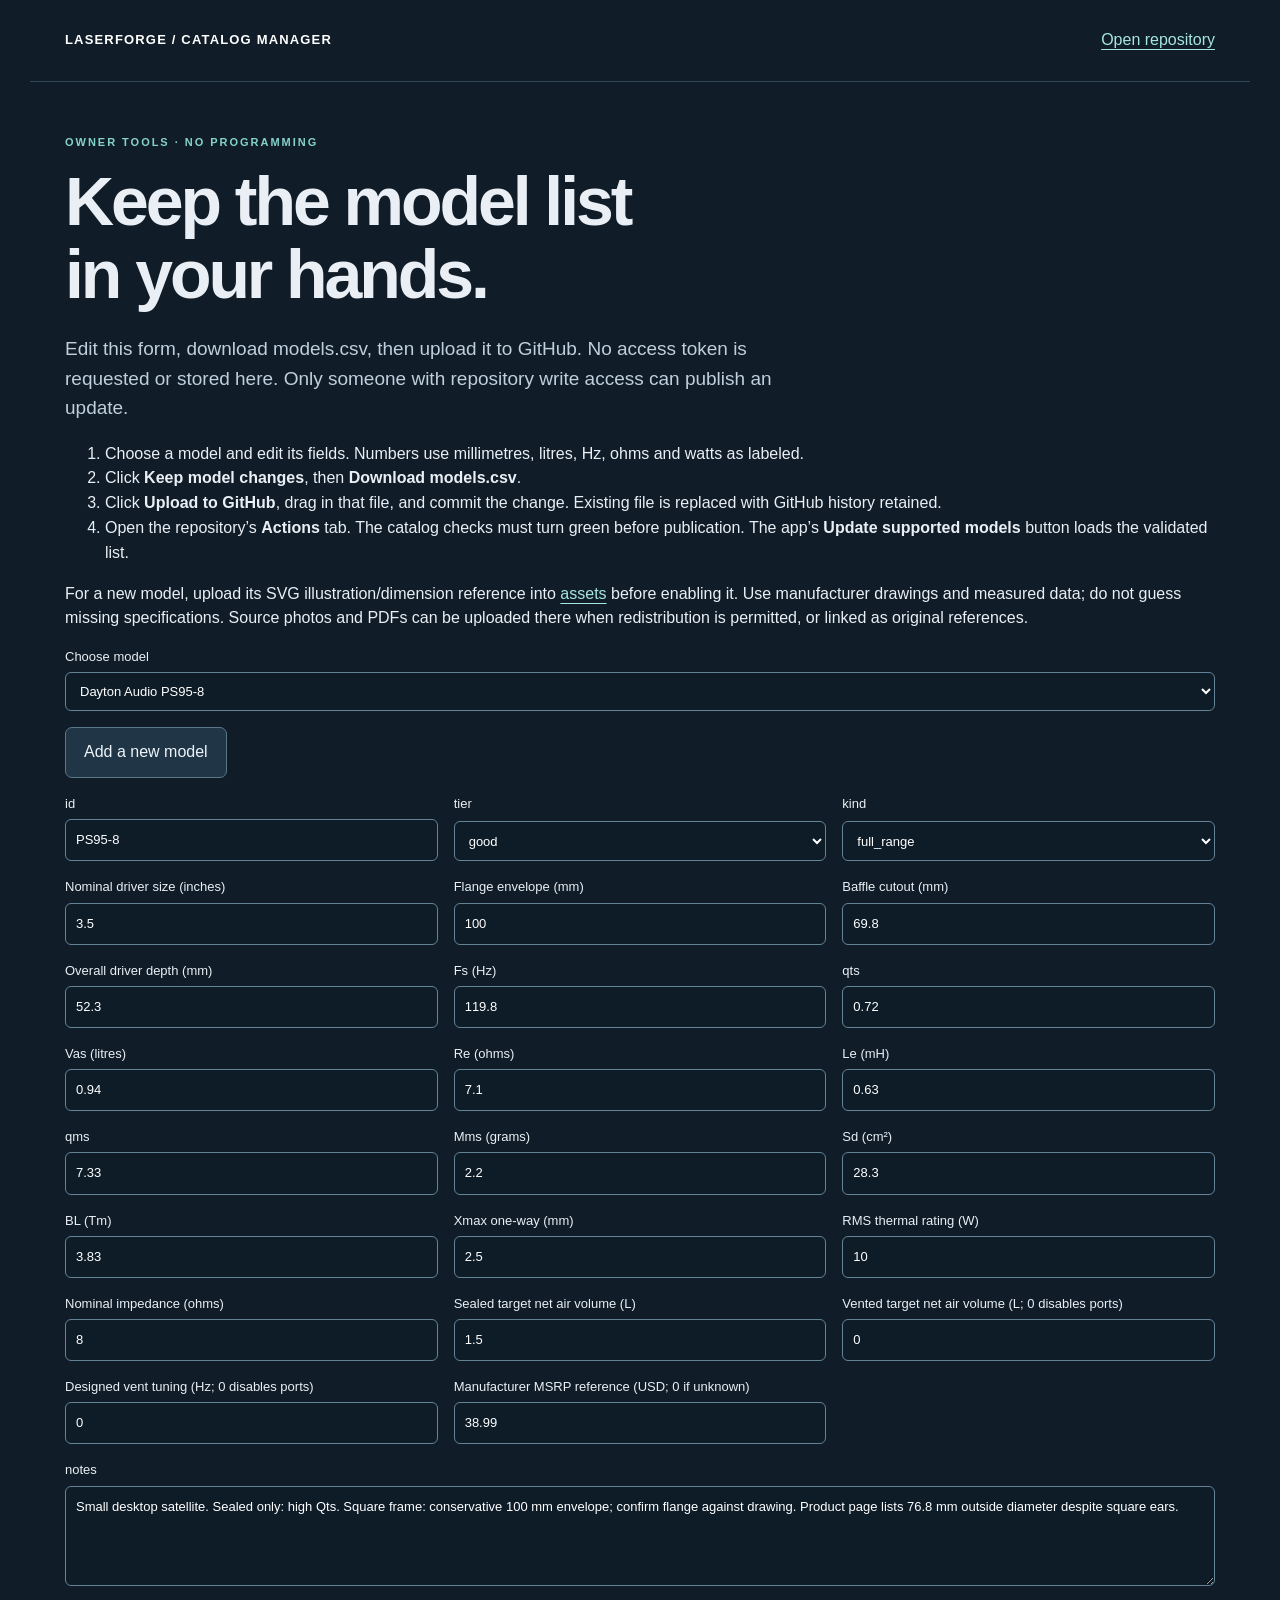
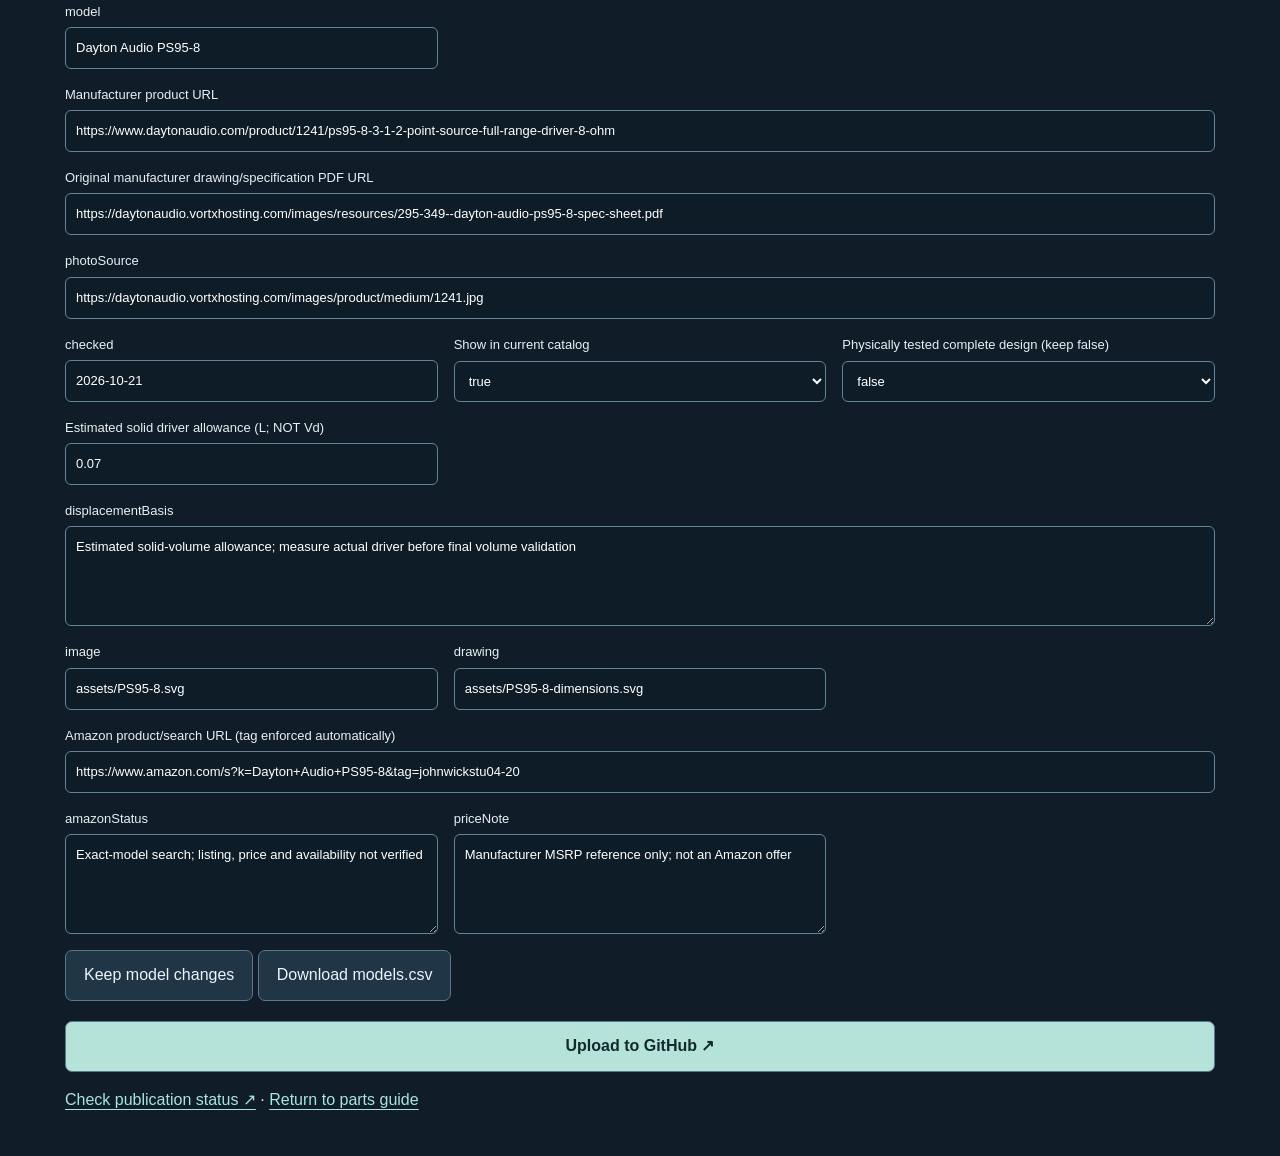
==== editor.html @ 572665f6 "Add documented speaker driver catalog, owner editor and affiliate parts guide" ====
<!doctype html><html lang="en"><meta charset="utf-8"><meta name="viewport" content="width=device-width,initial-scale=1"><title>Manage LaserForge speaker models</title><link rel="stylesheet" href="style.css"><body><header><a class="brand" href="./">LASERFORGE / CATALOG MANAGER</a><a href="https://github.com/johnwiwick/laserforge-speakers">Open repository</a></header><main><p class="eyebrow">OWNER TOOLS · NO PROGRAMMING</p><h1>Keep the model list<br>in your hands.</h1><p class="intro">Edit this form, download models.csv, then upload it to GitHub. No access token is requested or stored here. Only someone with repository write access can publish an update.</p><ol><li>Choose a model and edit its fields. Numbers use millimetres, litres, Hz, ohms and watts as labeled.</li><li>Click <b>Keep model changes</b>, then <b>Download models.csv</b>.</li><li>Click <b>Upload to GitHub</b>, drag in that file, and commit the change. Existing file is replaced with GitHub history retained.</li><li>Open the repository’s <b>Actions</b> tab. The catalog checks must turn green before publication. The app’s <b>Update supported models</b> button loads the validated list.</li></ol><p>For a new model, upload its SVG illustration/dimension reference into <a href="https://github.com/johnwiwick/laserforge-speakers/tree/main/assets">assets</a> before enabling it. Use manufacturer drawings and measured data; do not guess missing specifications. Source photos and PDFs can be uploaded there when redistribution is permitted, or linked as original references.</p><label>Choose model<select id="pick"></select></label><p><button id="new">Add a new model</button></p><form id="form" class="editor-fields"></form><p><button id="keep">Keep model changes</button> <button id="download">Download models.csv</button> <a class="buy" href="https://github.com/johnwiwick/laserforge-speakers/upload/main" target="_blank" rel="noopener">Upload to GitHub ↗</a></p><p id="status" role="status"></p><p><a href="https://github.com/johnwiwick/laserforge-speakers/actions">Check publication status ↗</a> · <a href="./">Return to parts guide</a></p></main><script src="editor.js"></script></body></html>
---- style.css ----
:root{font-family:Inter,-apple-system,BlinkMacSystemFont,"Segoe UI",sans-serif;color:#e9eff5;background:#101c27;line-height:1.55}*{box-sizing:border-box}body{margin:0}header,main,footer{max-width:1220px;margin:auto;padding:28px 35px}header{display:flex;align-items:center;justify-content:space-between;border-bottom:1px solid #334757}a{color:#a6e6df;text-underline-offset:4px}.brand{font-size:13px;font-weight:800;letter-spacing:.09em;text-decoration:none;color:white}.brand span{color:#91a8bb;font-weight:400}h1{font-size:clamp(36px,6vw,68px);line-height:1.07;letter-spacing:-.045em;margin:14px 0 24px;max-width:850px}h2{font-size:24px;line-height:1.2;margin:8px 0 16px}.intro{font-size:19px;color:#c0cfdc;max-width:760px}.eyebrow{font-size:11px;text-transform:uppercase;letter-spacing:.18em;color:#85d3cb;font-weight:700;margin-top:24px}.notice{padding:19px 23px;border:1px solid #547581;background:#1a3340;border-radius:12px;margin:28px 0 15px}.disclosure{font-size:13px;color:#bdc9d4;max-width:920px}nav{display:flex;gap:10px;flex-wrap:wrap;margin:32px 0 24px}button,.buy{padding:12px 18px;border:1px solid #5b7889;border-radius:7px;background:#203546;color:#edf4fa;font:inherit;cursor:pointer}button[aria-pressed=true]{background:#afe1d7;border-color:#afe1d7;color:#11252b}.models{display:grid;grid-template-columns:repeat(3,minmax(0,1fr));gap:23px}.card{border:1px solid #3b5266;border-radius:15px;overflow:hidden;background:#182937}.card>img{width:100%;display:block}.card-body{padding:21px}.card p{font-size:14px;color:#c2cfdb}.card .eyebrow{color:#8cdad2;font-size:11px;margin:0}dl{display:grid;grid-template-columns:1fr 1fr;font-size:12px;gap:7px}dt{color:#9eb5c7}dd{margin:0;text-align:right}details{border-top:1px solid #3e576a;margin:18px 0;padding-top:14px;font-size:13px}summary{cursor:pointer}details img{width:100%;margin-top:15px}.buy{display:block;text-align:center;background:#b5e3d9;color:#102a2e;text-decoration:none;font-weight:650;margin:20px 0 8px}.card small{font-size:11px;color:#b1c2ce}section{border-top:1px solid #3d5261;margin-top:45px;padding:20px 0}#hardware-links{display:flex;gap:20px;flex-wrap:wrap}footer{display:grid;gap:15px;font-size:12px;color:#9db0bf;border-top:1px solid #3a5262}button:focus-visible,a:focus-visible,input:focus-visible,select:focus-visible{outline:3px solid #d3fbff;outline-offset:3px}@media(max-width:1000px){.models{grid-template-columns:repeat(2,minmax(0,1fr))}}@media(max-width:650px){header,main,footer{padding:22px}.models{grid-template-columns:1fr}.brand span{display:block}header{gap:15px}}
.editor-fields{display:grid;grid-template-columns:repeat(3,minmax(0,1fr));gap:16px}label{display:grid;gap:5px;font-size:13px}input,select,textarea{width:100%;background:#0e1c28;border:1px solid #658396;border-radius:6px;color:white;padding:10px;font:inherit}textarea{min-height:100px}.editor-fields .wide{grid-column:1/-1}#status{white-space:pre-wrap;color:#b7e7dd}@media(max-width:700px){.editor-fields{grid-template-columns:1fr}}
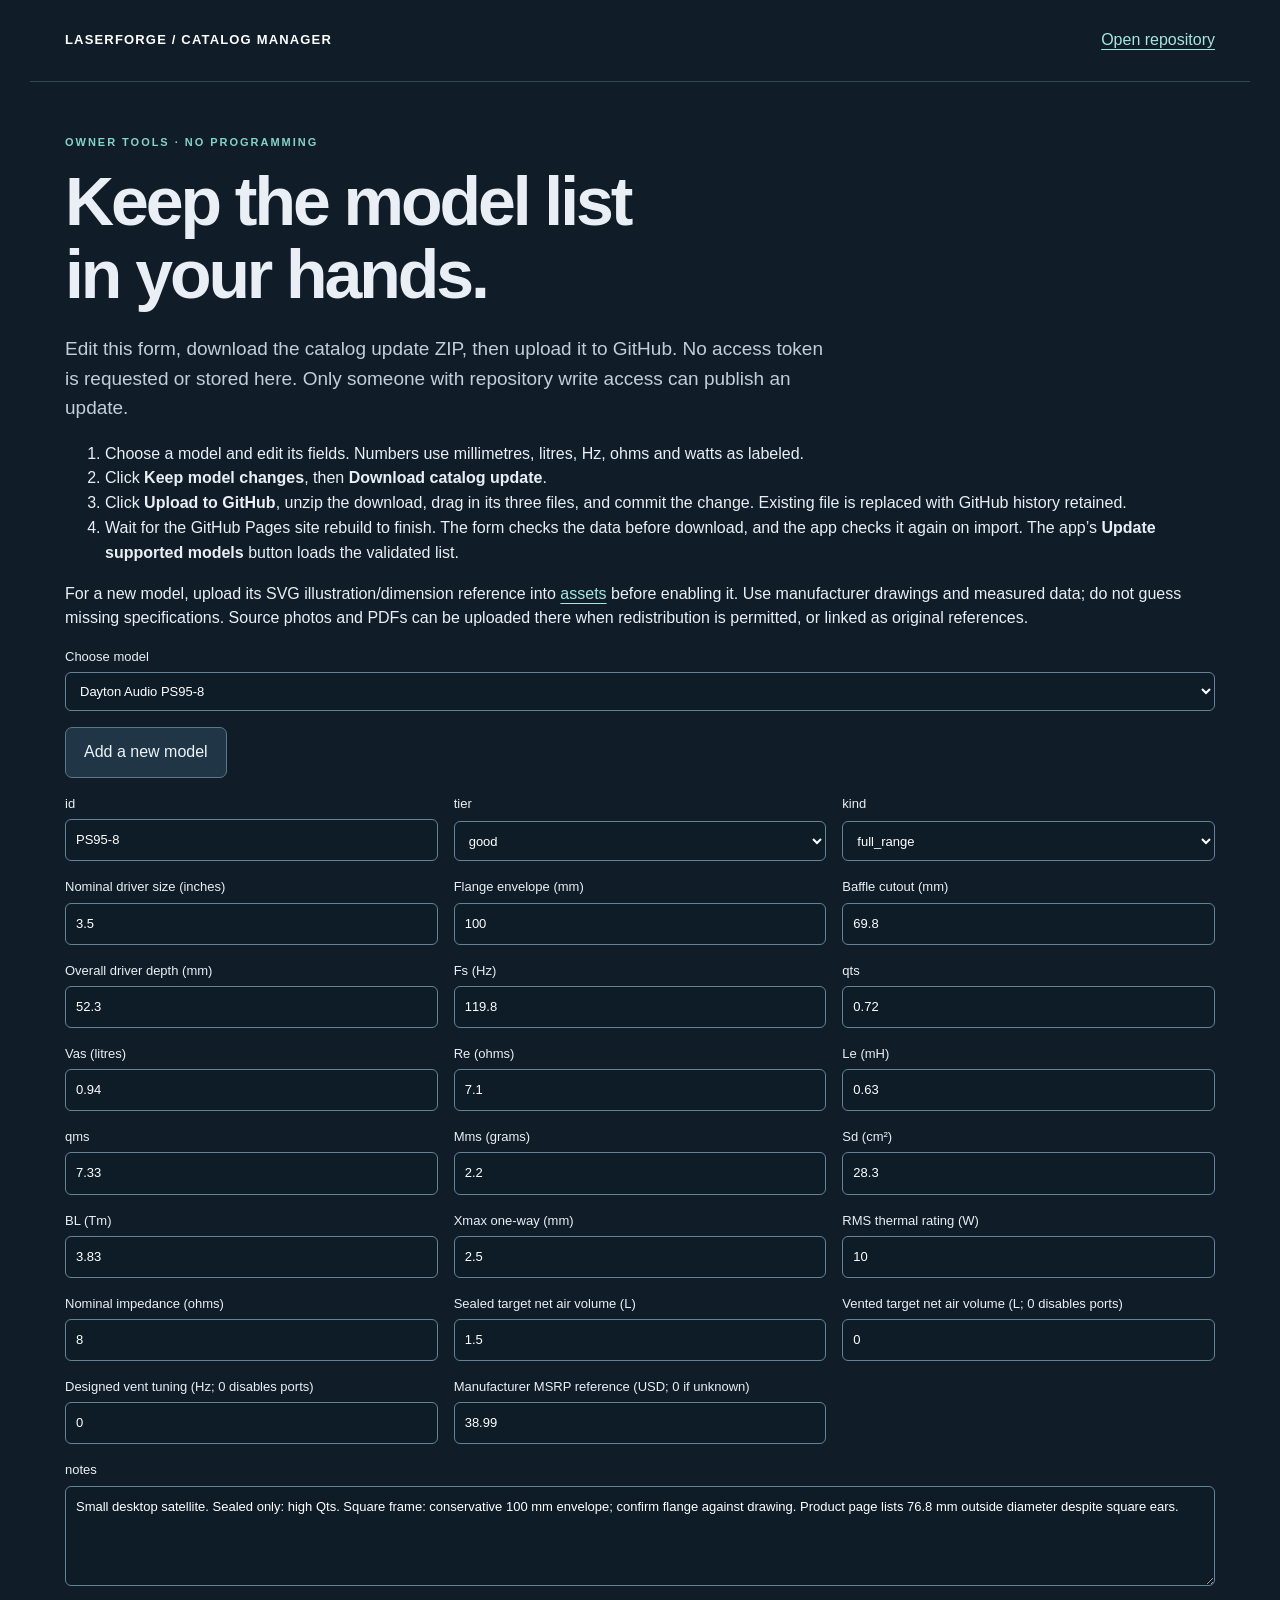
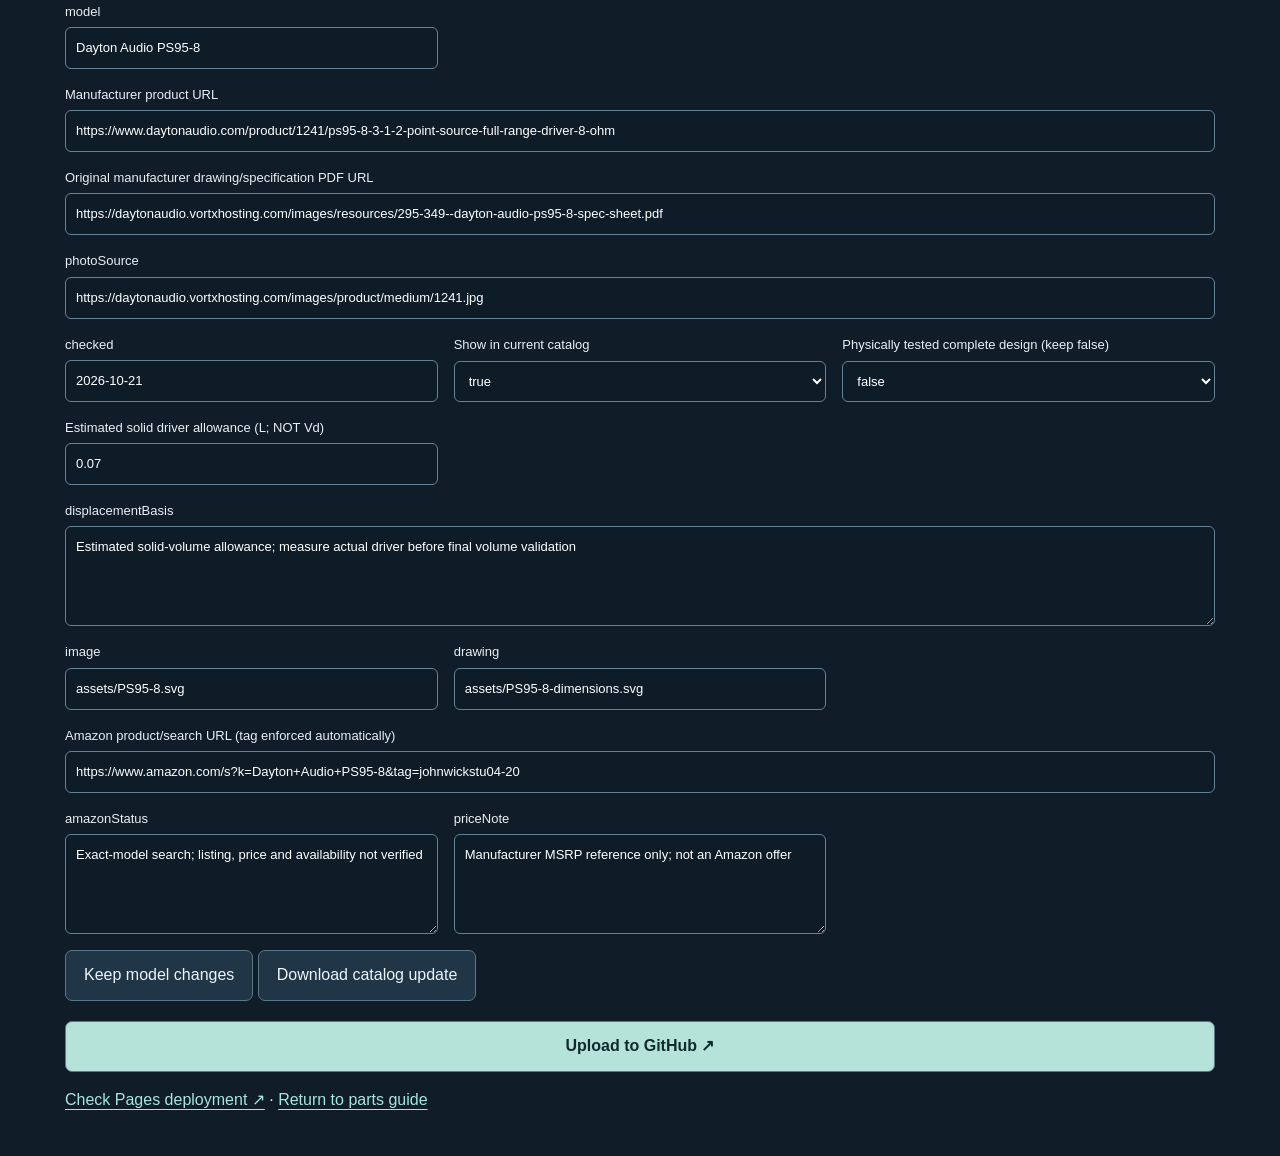
==== commit 95a3767a: "Use validated browser upload bundle without requiring workflow scope" ====
--- a/editor.html
+++ b/editor.html
@@ -1 +1 @@
-<!doctype html><html lang="en"><meta charset="utf-8"><meta name="viewport" content="width=device-width,initial-scale=1"><title>Manage LaserForge speaker models</title><link rel="stylesheet" href="style.css"><body><header><a class="brand" href="./">LASERFORGE / CATALOG MANAGER</a><a href="https://github.com/johnwiwick/laserforge-speakers">Open repository</a></header><main><p class="eyebrow">OWNER TOOLS · NO PROGRAMMING</p><h1>Keep the model list<br>in your hands.</h1><p class="intro">Edit this form, download models.csv, then upload it to GitHub. No access token is requested or stored here. Only someone with repository write access can publish an update.</p><ol><li>Choose a model and edit its fields. Numbers use millimetres, litres, Hz, ohms and watts as labeled.</li><li>Click <b>Keep model changes</b>, then <b>Download models.csv</b>.</li><li>Click <b>Upload to GitHub</b>, drag in that file, and commit the change. Existing file is replaced with GitHub history retained.</li><li>Open the repository’s <b>Actions</b> tab. The catalog checks must turn green before publication. The app’s <b>Update supported models</b> button loads the validated list.</li></ol><p>For a new model, upload its SVG illustration/dimension reference into <a href="https://github.com/johnwiwick/laserforge-speakers/tree/main/assets">assets</a> before enabling it. Use manufacturer drawings and measured data; do not guess missing specifications. Source photos and PDFs can be uploaded there when redistribution is permitted, or linked as original references.</p><label>Choose model<select id="pick"></select></label><p><button id="new">Add a new model</button></p><form id="form" class="editor-fields"></form><p><button id="keep">Keep model changes</button> <button id="download">Download models.csv</button> <a class="buy" href="https://github.com/johnwiwick/laserforge-speakers/upload/main" target="_blank" rel="noopener">Upload to GitHub ↗</a></p><p id="status" role="status"></p><p><a href="https://github.com/johnwiwick/laserforge-speakers/actions">Check publication status ↗</a> · <a href="./">Return to parts guide</a></p></main><script src="editor.js"></script></body></html>
+<!doctype html><html lang="en"><meta charset="utf-8"><meta name="viewport" content="width=device-width,initial-scale=1"><title>Manage LaserForge speaker models</title><link rel="stylesheet" href="style.css"><body><header><a class="brand" href="./">LASERFORGE / CATALOG MANAGER</a><a href="https://github.com/johnwiwick/laserforge-speakers">Open repository</a></header><main><p class="eyebrow">OWNER TOOLS · NO PROGRAMMING</p><h1>Keep the model list<br>in your hands.</h1><p class="intro">Edit this form, download the catalog update ZIP, then upload it to GitHub. No access token is requested or stored here. Only someone with repository write access can publish an update.</p><ol><li>Choose a model and edit its fields. Numbers use millimetres, litres, Hz, ohms and watts as labeled.</li><li>Click <b>Keep model changes</b>, then <b>Download catalog update</b>.</li><li>Click <b>Upload to GitHub</b>, unzip the download, drag in its three files, and commit the change. Existing file is replaced with GitHub history retained.</li><li>Wait for the GitHub Pages site rebuild to finish. The form checks the data before download, and the app checks it again on import. The app’s <b>Update supported models</b> button loads the validated list.</li></ol><p>For a new model, upload its SVG illustration/dimension reference into <a href="https://github.com/johnwiwick/laserforge-speakers/tree/main/assets">assets</a> before enabling it. Use manufacturer drawings and measured data; do not guess missing specifications. Source photos and PDFs can be uploaded there when redistribution is permitted, or linked as original references.</p><label>Choose model<select id="pick"></select></label><p><button id="new">Add a new model</button></p><form id="form" class="editor-fields"></form><p><button id="keep">Keep model changes</button> <button id="download">Download catalog update</button> <a class="buy" href="https://github.com/johnwiwick/laserforge-speakers/upload/main" target="_blank" rel="noopener">Upload to GitHub ↗</a></p><p id="status" role="status"></p><p><a href="https://github.com/johnwiwick/laserforge-speakers/actions">Check Pages deployment ↗</a> · <a href="./">Return to parts guide</a></p></main><script src="editor.js"></script></body></html>
